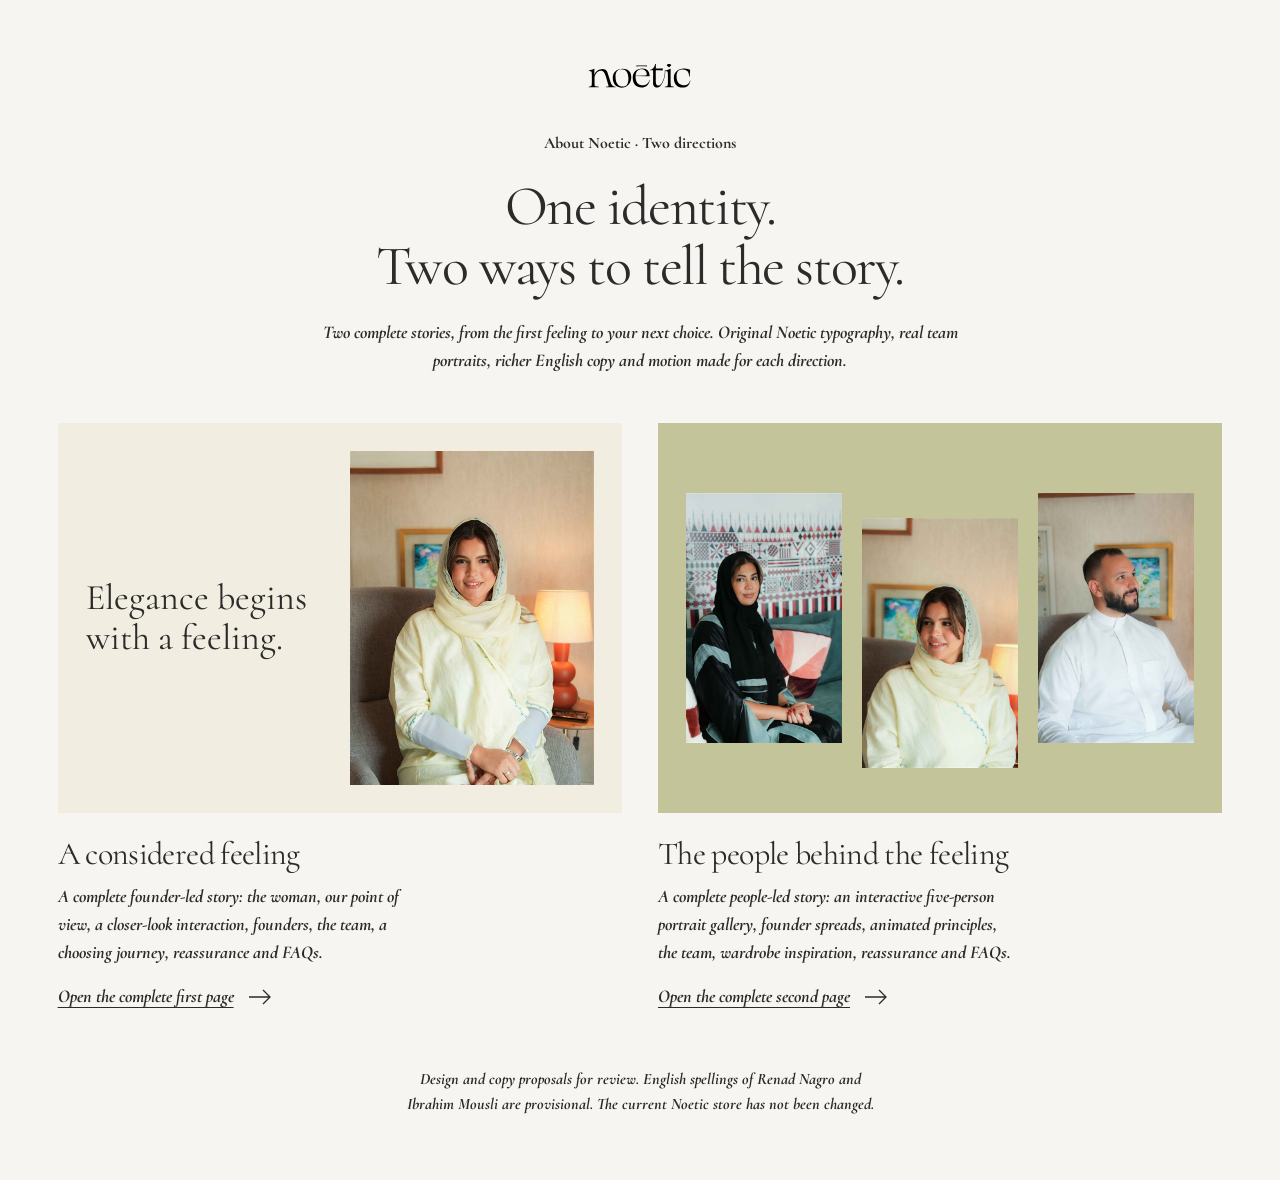
==== source/index.html @ 493ab383 "Build Noetic About Us previews and fix mobile profile navigation" ====
<!doctype html><html lang="en"><head><meta charset="utf-8"><meta name="viewport" content="width=device-width, initial-scale=1"><meta name="robots" content="noindex, nofollow"><title>Noetic — Two About Us directions</title><meta name="description" content="Two English About Us concepts for Noetic, using the original brand typography and team portraits."><link rel="stylesheet" href="styles.css"></head><body><main class="wrap chooser"><a class="brand" href="https://noetic.sa/en" aria-label="Noetic home"><img src="assets/logo.svg" alt="Noetic" width="104" height="65"></a><div class="chooser-intro"><span class="intro-label">About Noetic · Two directions</span><h1>One identity.<br>Two ways to tell the story.</h1><p>Two complete stories, from the first feeling to your next choice. Original Noetic typography, real team portraits, richer English copy and motion made for each direction.</p></div><div class="option-grid"><a class="option-card" href="option-1.html"><div class="option-image"><p>Elegance begins with a feeling.</p><img src="assets/DSC00420-480.jpg" alt="Renad Nagro, founder of Noetic" width="480" height="720"></div><h2>A considered feeling</h2><p>A complete founder-led story: the woman, our point of view, a closer-look interaction, founders, the team, a choosing journey, reassurance and FAQs.</p><span class="text-link">Open the complete first page <svg class="arrow" viewBox="0 0 24 18" fill="none" aria-hidden="true"><path d="M1 9h21m-7-7 7 7-7 7" stroke="currentColor" stroke-width="1.3"/></svg></span></a><a class="option-card" href="option-2.html"><div class="option-image people-thumb"><img src="assets/DSC00473-480.jpg" alt="Sara Nagro, Creative" width="480" height="720"><img src="assets/DSC00422-480.jpg" alt="Renad Nagro, Founder" width="480" height="720"><img src="assets/DSC00398-480.jpg" alt="Ibrahim Mousli, Co-founder" width="480" height="720"></div><h2>The people behind the feeling</h2><p>A complete people-led story: an interactive five-person portrait gallery, founder spreads, animated principles, the team, wardrobe inspiration, reassurance and FAQs.</p><span class="text-link">Open the complete second page <svg class="arrow" viewBox="0 0 24 18" fill="none" aria-hidden="true"><path d="M1 9h21m-7-7 7 7-7 7" stroke="currentColor" stroke-width="1.3"/></svg></span></a></div><p class="review-note">Design and copy proposals for review. English spellings of Renad Nagro and Ibrahim Mousli are provisional. The current Noetic store has not been changed.</p></main></body></html>
---- source/styles.css ----
@font-face{font-family:Cormorant;src:url('assets/cormorant-regular.woff2') format('woff2');font-weight:400;font-style:normal;font-display:swap}
@font-face{font-family:Cormorant;src:url('assets/cormorant-bold.woff2') format('woff2');font-weight:700;font-style:normal;font-display:swap}
@font-face{font-family:Cormorant;src:url('assets/cormorant-bold-italic.woff2') format('woff2');font-weight:700;font-style:italic;font-display:swap}
:root{--paper:#f7f5f1;--ink:#2a2b2a;--cream:#f2ede1;--olive:#c3c499;--line:#d6d3ca;--gutter:clamp(20px,4.5vw,64px);--measure:1260px;--body:18px;color-scheme:light}
*{box-sizing:border-box}html{scroll-behavior:smooth;scroll-padding-top:104px}body{margin:0;background:var(--paper);color:var(--ink);font:700 italic var(--body)/1.55 Cormorant,Georgia,serif}h1,h2,h3,p,figure{margin:0}h1,h2,h3{font-style:normal;font-weight:400;line-height:1.08;text-wrap:balance}h1{font-size:clamp(44px,5.4vw,72px);letter-spacing:-.025em}h2{font-size:clamp(32px,3.1vw,44px);letter-spacing:-.02em}h3{font-size:26px}p+p{margin-top:20px}a{color:inherit;text-underline-offset:5px;text-decoration-thickness:1px}a:hover{text-decoration-thickness:2px}button{font:inherit;color:inherit;cursor:pointer}a,button,summary{touch-action:manipulation}img{display:block;width:100%;height:auto}button,a,summary{-webkit-tap-highlight-color:transparent}button:focus-visible,a:focus-visible,summary:focus-visible{outline:2px solid var(--ink);outline-offset:5px}::selection{background:var(--olive);color:var(--ink)}:target{scroll-margin-top:104px}.wrap{max-width:calc(var(--measure) + var(--gutter)*2);margin-inline:auto;padding-inline:var(--gutter)}.section{padding-block:88px}.small{font-size:16px}.measure{max-width:62ch}.intro-label{font-style:normal;font-size:16px;display:block;margin-bottom:20px}.skip{position:fixed;left:16px;top:-100px;background:var(--ink);color:var(--paper);padding:12px 20px;z-index:100}.skip:focus{top:10px}.preview-bar{display:flex;align-items:center;justify-content:center;gap:16px;padding:7px 20px;background:var(--ink);color:var(--paper);font-size:14px;font-style:normal;min-height:36px}.preview-bar a{display:inline-flex;align-items:center;min-height:26px}.site-header{background:var(--paper);position:sticky;top:0;z-index:10;border-bottom:1px solid var(--line)}.header-inner{height:84px;display:flex;align-items:center;justify-content:space-between;gap:24px}.brand{width:104px;height:32px;overflow:hidden;display:block;flex-shrink:0}.brand img{width:104px;height:auto;filter:brightness(0);transform:translateY(-1px)}.main-nav{display:flex;gap:30px;align-items:center;font-style:normal;font-size:18px}.main-nav a{display:inline-flex;align-items:center;min-height:44px;text-decoration:none}.main-nav a:hover,.main-nav a[aria-current]{text-decoration:underline}.header-shop{font-style:normal;font-size:18px}.button{display:inline-flex;align-items:center;justify-content:center;background:var(--ink);color:var(--paper);border:2px solid var(--ink);border-radius:28px;padding:10px 28px;min-height:48px;text-decoration:none;font-size:18px;font-style:normal;font-weight:700;width:fit-content}.button:hover{background:#525352;border-color:#525352;text-decoration:none}.text-link{display:inline-flex;align-items:center;gap:14px;min-height:44px}.arrow{width:24px;height:18px;flex-shrink:0}.actions{display:flex;flex-wrap:wrap;gap:12px 24px;align-items:center;margin-top:26px}.muted{color:#58594e}.cream{background:var(--cream)}.olive{background:var(--olive)}.portrait{object-fit:cover;object-position:50% 37%}.photo-note{font-size:16px;font-style:normal;margin-top:10px}.photo-note span{font-style:italic;margin-left:10px}.section-heading{display:flex;justify-content:space-between;align-items:end;gap:36px;margin-bottom:36px}.section-heading p{max-width:41ch}.statement{max-width:880px;text-align:center;margin:auto}.statement h2{font-size:clamp(32px,3.2vw,44px)}.statement p{max-width:65ch;margin:24px auto 0}.footer{padding-block:40px;background:var(--ink);color:var(--paper)}.footer-row{display:flex;align-items:center;justify-content:space-between;gap:30px;flex-wrap:wrap}.footer .brand img{filter:none}.footer nav{display:flex;gap:28px;font-size:16px}.footer nav a{min-height:44px;display:inline-flex;align-items:center}.footer .legal{margin-top:26px;font-size:14px}.footer :focus-visible{outline-color:var(--paper)}
/* Option one: a founder-led story. */
.story-hero{display:grid;grid-template-columns:1fr 1fr;gap:8%;padding-top:48px;padding-bottom:64px;align-items:center}.hero-copy{padding-block:30px}.hero-copy h1{max-width:9ch}.hero-copy>p{max-width:41ch;margin-top:24px}.hero-portrait{position:relative;padding-left:9%}.hero-portrait .main-photo{height:590px;object-fit:cover;object-position:50% 32%}.hero-portrait .detail-inset{position:absolute;width:32%;height:205px;left:-4%;bottom:42px;border:8px solid var(--paper);object-fit:cover;object-position:47% 51%}.hero-portrait .photo-note{padding-left:4px}.identity-line{display:flex;justify-content:space-between;gap:20px;padding-top:24px;border-top:1px solid var(--line);font-style:normal;font-size:21px}.point-view{display:grid;grid-template-columns:1fr 1.12fr;gap:10%;align-items:center}.fashion-pair{display:grid;grid-template-columns:1.25fr 1fr;align-items:center;gap:20px}.fashion-pair img:first-child{height:490px;object-fit:cover}.fashion-pair img:last-child{height:315px;object-fit:cover;object-position:45% 45%}.point-copy h2{max-width:13ch}.point-copy p{margin-top:24px}.principles{display:grid;grid-template-columns:repeat(3,1fr);gap:48px;margin-top:58px}.principles h3{margin-bottom:14px}.founders-grid{display:grid;grid-template-columns:1fr 1fr;gap:9%}.founders-grid figure:nth-child(2){padding-top:84px}.founders-grid .portrait{height:520px}.founder-caption{margin-top:20px;display:flex;align-items:baseline;justify-content:space-between;gap:12px}.founder-caption h3{font-size:30px}.founder-caption p{font-size:17px}.brand-thought{font-size:clamp(32px,4vw,52px);text-align:center;max-width:24ch;margin:64px auto 0;font-weight:400;font-style:normal;line-height:1.15}.team-grid{display:grid;grid-template-columns:repeat(3,1fr);gap:28px}.team-grid img{height:390px;object-fit:cover;object-position:50% 34%}.team-grid h3{margin-top:20px}.team-grid .role{font-size:17px;margin-top:4px}.team-grid .role-note{font-size:17px;font-style:normal;font-weight:400;margin-top:14px;max-width:34ch}.faq-section{display:grid;grid-template-columns:1fr 1.35fr;gap:10%}.faq-section h2{max-width:12ch}.faq-section .intro-copy{margin-top:20px;max-width:33ch}.faq-list details{border-bottom:1px solid var(--line)}.faq-list details:first-child{border-top:1px solid var(--line)}summary{list-style:none;position:relative;min-height:68px;padding:20px 36px 20px 0;font-size:22px;font-style:normal;font-weight:400;cursor:pointer}summary::-webkit-details-marker{display:none}summary::after{content:'+';position:absolute;right:4px;top:16px;font-size:28px}details[open]>summary::after{content:'−'}.faq-list details p{font-size:18px;padding:0 30px 24px 0;max-width:60ch}.closing{display:grid;grid-template-columns:1.05fr 1fr;min-height:470px}.closing img{height:470px;object-fit:cover;object-position:50% 40%}.closing-copy{align-self:center;padding:48px clamp(24px,6vw,90px)}.closing-copy h2{max-width:13ch}.closing-copy p{margin-top:22px;max-width:36ch}
/* Option two: the people lead the page. */
.people-hero{padding-top:45px;padding-bottom:52px}.people-title{text-align:center;max-width:840px;margin:auto}.people-title .intro-label{margin-bottom:16px}.people-title h1{font-size:clamp(42px,4.6vw,64px);max-width:18ch;margin:auto}.people-title>p{max-width:60ch;margin:20px auto 0}.portrait-ribbon{display:grid;grid-template-columns:repeat(5,minmax(0,1fr));gap:20px;margin-top:44px}.portrait-ribbon figure:nth-child(even){padding-top:44px}.portrait-ribbon img{aspect-ratio:3/4;object-fit:cover;object-position:50% 37%}.portrait-ribbon figure:nth-child(3) img{object-position:50% 43%}.portrait-ribbon figcaption{padding-top:12px;font-size:20px;font-weight:400;font-style:normal;line-height:1.2}.portrait-ribbon figcaption span{display:block;font-size:16px;font-style:italic;font-weight:700;margin-top:5px}.ribbon-bottom{display:flex;justify-content:center;margin-top:22px}.people-intro{display:grid;grid-template-columns:1fr 1fr;gap:11%;align-items:center}.people-intro h2{font-size:clamp(34px,3.8vw,52px);max-width:15ch}.people-intro p{max-width:56ch}.people-founder{display:grid;grid-template-columns:1fr 1fr;gap:10%;align-items:center}.people-founder .portrait{height:560px}.people-founder h2{font-size:46px;margin-top:6px}.people-founder .founder-role{font-style:normal;font-size:20px;margin-top:8px}.people-founder .founder-body{margin-top:28px;max-width:45ch}.people-founder .mini-photo{width:154px;height:182px;object-fit:cover;margin-top:32px}.people-founder.reverse .portrait-block{order:2}.people-founder.reverse .founder-body{max-width:43ch}.brand-tabs{display:grid;grid-template-columns:1fr 1.1fr;gap:10%;align-items:start;margin-top:38px}.tab-list{display:flex;gap:24px;border-bottom:1px solid #aaa988;margin-bottom:25px}.tab-list button{padding:12px 0;font-size:24px;font-style:normal;font-weight:400;border:0;background:transparent;position:relative;min-height:52px}.tab-list button[aria-selected=true]::after{position:absolute;content:'';height:2px;background:var(--ink);inset:auto 0 -1px}.tab-panel h3{font-size:32px;margin-bottom:20px}.tab-panel p{max-width:48ch}.tab-panel .text-link{margin-top:20px}.tab-photo{height:450px;object-fit:cover;object-position:50% 31%}.people-work{display:grid;grid-template-columns:1fr 1fr;gap:8%;align-items:start}.people-work>.work-image{height:610px;object-fit:cover;object-position:50% 39%}.work-list{margin-top:28px}.work-list article{padding:22px 0;border-top:1px solid var(--line)}.work-list h3{font-size:26px}.work-list .role{font-size:17px;margin-top:3px}.work-list .description{font-size:18px;margin-top:14px;max-width:42ch}.small-portrait{float:right;width:72px;height:88px;object-fit:cover;margin-left:16px}.wardrobe{display:grid;grid-template-columns:repeat(3,1fr);gap:28px;margin-top:34px}.wardrobe a{text-decoration:none;display:block}.wardrobe img{height:360px;object-fit:cover;object-position:50% 30%}.wardrobe h3{font-size:28px;margin-top:18px;display:flex;justify-content:space-between;align-items:center}.wardrobe a:hover h3{text-decoration:underline;text-underline-offset:5px}.wardrobe p{font-size:17px;margin-top:8px}.quiet-help{text-align:center;padding-block:70px}.quiet-help h2{font-size:38px}.quiet-help p{max-width:56ch;margin:20px auto}.quiet-help .actions{justify-content:center}
/* The local comparison entrance. */
.chooser{padding-block:64px}.chooser .chooser-intro{max-width:680px;text-align:center;margin:auto}.chooser h1{font-size:56px}.chooser-intro p{margin-top:22px}.option-grid{display:grid;grid-template-columns:1fr 1fr;gap:36px;margin-top:48px}.option-card{display:block;text-decoration:none}.option-image{height:390px;position:relative;overflow:hidden;background:var(--cream);display:grid;grid-template-columns:1fr 1fr;padding:28px;gap:20px}.option-image p{font-style:normal;font-weight:400;font-size:36px;line-height:1.1;align-self:center}.option-image>img{height:334px;object-fit:cover;object-position:50% 33%}.option-image.people-thumb{background:var(--olive);grid-template-columns:repeat(3,1fr);align-items:center}.people-thumb>img{height:250px}.people-thumb>img:nth-child(2){transform:translateY(25px)}.option-card h2{font-size:32px;margin-top:24px}.option-card>p{margin-top:12px;max-width:45ch}.option-card .text-link{margin-top:8px;text-decoration:underline}.review-note{text-align:center;font-size:16px;max-width:70ch;margin:48px auto 0}.chooser .brand{margin:0 auto 40px}
@media(min-width:1600px){.story-hero{gap:10%}.hero-portrait .main-photo{height:640px}}
@media(max-width:1000px){.main-nav{gap:20px}.hero-portrait .main-photo{height:530px}.hero-portrait .detail-inset{height:170px;width:36%}.story-hero{gap:5%}.section{padding-block:64px}.point-view{gap:6%}.fashion-pair{gap:12px}.fashion-pair img:first-child{height:390px}.fashion-pair img:last-child{height:260px}.founders-grid .portrait{height:430px}.team-grid img{height:310px}.principles{gap:28px}.portrait-ribbon{gap:12px}.portrait-ribbon figcaption{font-size:18px}.people-founder .portrait{height:480px}.people-work>.work-image{height:550px}.tab-list{gap:16px}.tab-list button{font-size:22px}}
@media(max-width:700px){:root{--gutter:20px}html{scroll-padding-top:88px}.header-inner{height:72px;gap:16px}.brand{width:88px;height:29px}.brand img{width:88px}.main-nav{gap:16px;font-size:16px}.main-nav .desktop-nav{display:none}.header-shop{font-size:16px}.preview-bar{font-size:13px;gap:12px}.story-hero{padding-top:28px;padding-bottom:36px;grid-template-columns:1fr;gap:28px}.hero-copy{padding:8px 0 0}.hero-copy h1{font-size:50px;max-width:12ch}.hero-copy>p{margin-top:18px;max-width:43ch}.intro-label{margin-bottom:14px}.hero-portrait{padding-left:8%;padding-right:3%}.hero-portrait .main-photo{height:450px;object-position:50% 31%}.hero-portrait .detail-inset{height:160px;left:0;bottom:40px;width:29%;border-width:5px}.identity-line{font-size:17px;gap:8px;padding-top:20px}.section{padding-block:52px}.statement h2{font-size:34px}.point-view{grid-template-columns:1fr;gap:32px}.fashion-pair{max-width:540px}.fashion-pair img:first-child{height:360px}.fashion-pair img:last-child{height:260px}.point-copy h2{max-width:17ch}.point-copy p{margin-top:18px}.principles{grid-template-columns:1fr;gap:28px;margin-top:36px}.principles article{max-width:54ch}.principles h3{margin-bottom:10px}.section-heading{display:block;margin-bottom:28px}.section-heading p{margin-top:18px;max-width:55ch}.founders-grid{gap:22px}.founders-grid figure:nth-child(2){padding-top:48px}.founders-grid .portrait{height:290px}.founder-caption{display:block;margin-top:14px}.founder-caption h3{font-size:25px}.founder-caption p{font-size:16px;margin-top:6px}.brand-thought{font-size:34px;margin-top:40px}.team-grid{grid-template-columns:1fr;gap:36px}.team-grid figure{display:grid;grid-template-columns:1fr 1fr;gap:20px;align-items:center}.team-grid img{height:260px}.team-grid h3{font-size:28px;margin-top:0}.team-grid .role-note{font-size:17px}.faq-section{grid-template-columns:1fr;gap:32px}.faq-section h2{max-width:none}.faq-section .intro-copy{max-width:50ch}.closing{grid-template-columns:1fr}.closing img{height:400px}.closing-copy{padding:40px 24px}.closing-copy h2{max-width:18ch}.people-hero{padding-top:32px;padding-bottom:38px}.people-title h1{font-size:44px;max-width:15ch}.people-title>p{max-width:36ch}.portrait-ribbon{grid-template-columns:repeat(6,minmax(0,1fr));gap:22px 14px;margin-top:30px}.portrait-ribbon figure{grid-column:span 2}.portrait-ribbon figure:first-child{grid-column:1/4;padding-left:12%}.portrait-ribbon figure:nth-child(2){grid-column:4/7;padding-right:12%;padding-top:25px}.portrait-ribbon figure:nth-child(even){padding-top:0}.portrait-ribbon figure:nth-child(2){padding-top:25px}.portrait-ribbon figure:nth-child(4){padding-top:20px}.portrait-ribbon figcaption{font-size:20px}.portrait-ribbon figure:nth-child(n+3) figcaption{font-size:17px}.portrait-ribbon figcaption span{font-size:15px}.ribbon-bottom{margin-top:26px}.people-intro{grid-template-columns:1fr;gap:24px}.people-intro h2{font-size:38px;max-width:16ch}.people-founder{grid-template-columns:1fr;gap:28px}.people-founder .portrait{height:440px;object-position:50% 31%}.people-founder h2{font-size:40px}.people-founder .founder-body{margin-top:22px;max-width:60ch}.people-founder.reverse .portrait-block{order:0}.people-founder .mini-photo{display:none}.brand-tabs{grid-template-columns:1fr;gap:30px;margin-top:24px}.tab-list{gap:24px;margin-bottom:24px}.tab-list button{font-size:24px}.tab-photo{height:380px;max-width:520px}.people-work{grid-template-columns:1fr;gap:32px}.people-work>.work-image{height:400px;object-position:50% 34%}.work-list .description{max-width:54ch}.wardrobe{gap:14px;grid-template-columns:1fr 1fr}.wardrobe a:last-child{grid-column:1/3;display:grid;grid-template-columns:1fr 1fr;gap:20px;align-items:center}.wardrobe img{height:275px}.wardrobe a:last-child img{height:260px}.wardrobe h3{font-size:25px}.wardrobe h3 .arrow{width:19px}.wardrobe p{font-size:17px}.quiet-help{padding-block:52px}.quiet-help h2{font-size:34px}.footer-row{align-items:start;gap:20px}.footer nav{gap:16px;flex-wrap:wrap}.option-grid{grid-template-columns:1fr;gap:42px}.chooser{padding-block:40px}.chooser h1{font-size:42px}.option-image{height:320px;padding:20px}.option-image>img{height:280px}.option-image.people-thumb>img{height:230px}.option-image p{font-size:30px}}
@media(max-width:370px){.main-nav{gap:10px}.header-inner{gap:10px}.header-shop{font-size:15px}.hero-copy h1{font-size:44px}.hero-portrait .main-photo{height:390px}.hero-portrait .detail-inset{height:145px}.identity-line{font-size:16px}.founders-grid{gap:16px}.founders-grid .portrait{height:245px}.founder-caption h3{font-size:22px}.team-grid figure{grid-template-columns:1fr}.team-grid img{height:340px}.tab-list{gap:20px}.tab-list button{font-size:22px}.portrait-ribbon figcaption{font-size:18px}.portrait-ribbon figure:nth-child(n+3) figcaption{font-size:16px}.portrait-ribbon figcaption span{font-size:14px}.wardrobe img{height:235px}.wardrobe h3{font-size:23px}.wardrobe a:last-child img{height:240px}}
@media(prefers-reduced-motion:reduce){html{scroll-behavior:auto}*,*::before,*::after{animation:none!important;transition:none!important}}

/* Final responsive refinements, preserving the live logo artwork. */
.brand{height:27px}.hero-copy>p{max-width:46ch}.tab-list{display:none}.js-tabs .tab-list{display:flex}.tab-panel:focus-visible{outline:2px solid var(--ink);outline-offset:6px}@media(max-width:700px){.brand{height:23px}.preview-bar .variant-name,.shop-brand{display:none}.header-inner{gap:20px}.main-nav{gap:20px}.header-shop{white-space:nowrap}.preview-bar{min-height:38px}}
html{scroll-behavior:auto;scroll-padding-top:96px}:target{scroll-margin-top:0}.founder-body h3{margin-bottom:18px}.tab-panel[hidden]{display:none}@media(max-width:700px){html{scroll-padding-top:84px}}
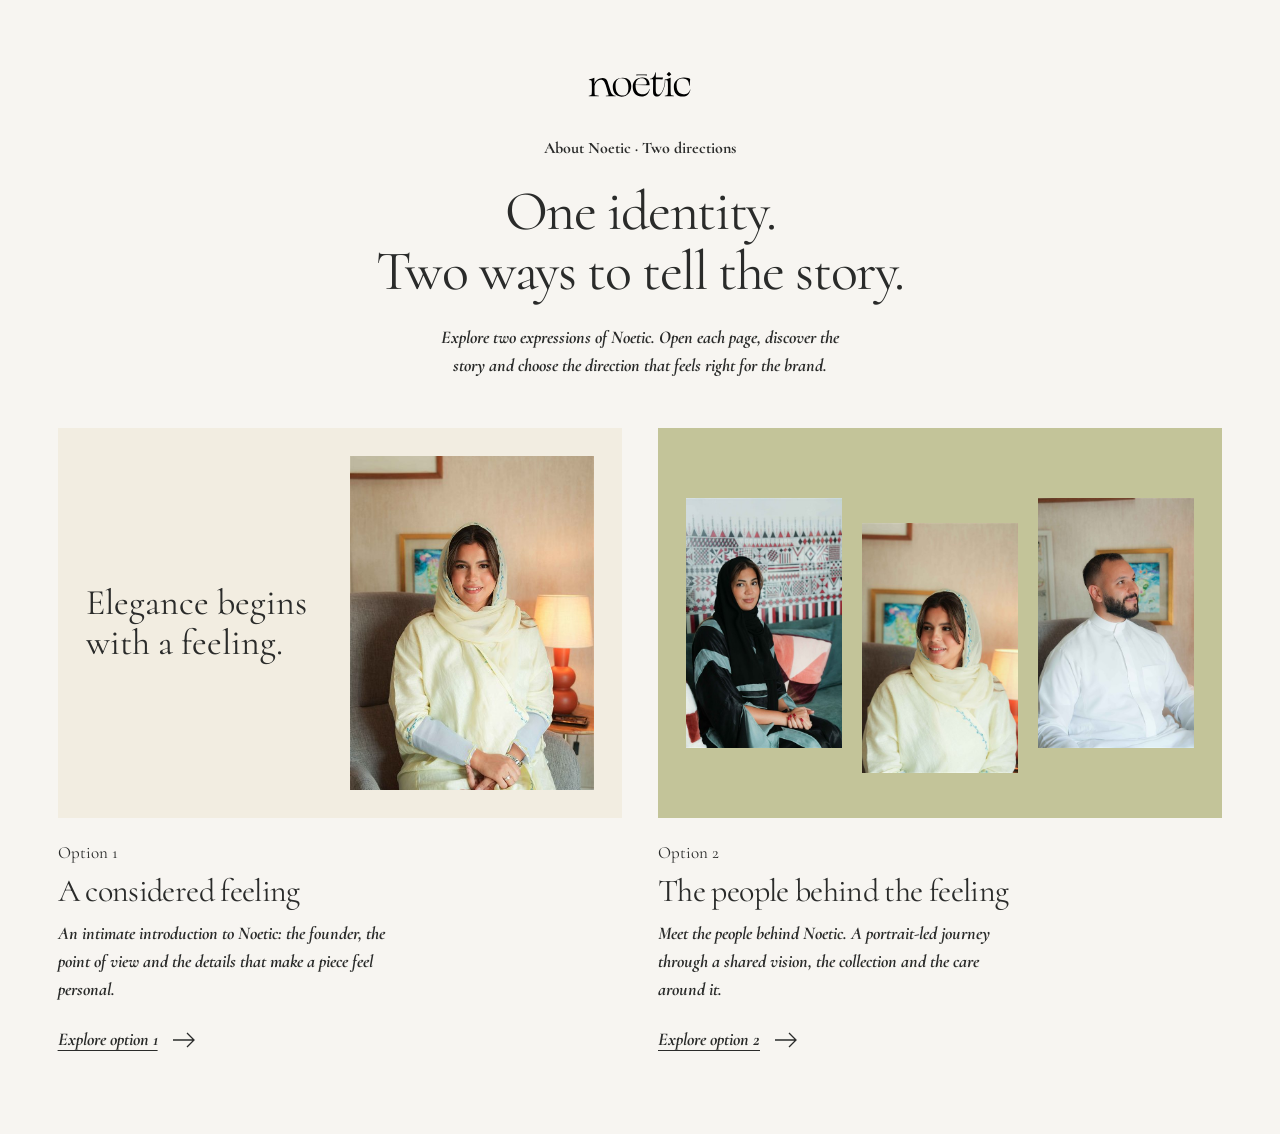
==== commit c788342a: "Polish both mobile customer presentation options" ====
--- a/source/index.html
+++ b/source/index.html
@@ -1 +1 @@
-<!doctype html><html lang="en"><head><meta charset="utf-8"><meta name="viewport" content="width=device-width, initial-scale=1"><meta name="robots" content="noindex, nofollow"><title>Noetic — Two About Us directions</title><meta name="description" content="Two English About Us concepts for Noetic, using the original brand typography and team portraits."><link rel="stylesheet" href="styles.css"></head><body><main class="wrap chooser"><a class="brand" href="https://noetic.sa/en" aria-label="Noetic home"><img src="assets/logo.svg" alt="Noetic" width="104" height="65"></a><div class="chooser-intro"><span class="intro-label">About Noetic · Two directions</span><h1>One identity.<br>Two ways to tell the story.</h1><p>Two complete stories, from the first feeling to your next choice. Original Noetic typography, real team portraits, richer English copy and motion made for each direction.</p></div><div class="option-grid"><a class="option-card" href="option-1.html"><div class="option-image"><p>Elegance begins with a feeling.</p><img src="assets/DSC00420-480.jpg" alt="Renad Nagro, founder of Noetic" width="480" height="720"></div><h2>A considered feeling</h2><p>A complete founder-led story: the woman, our point of view, a closer-look interaction, founders, the team, a choosing journey, reassurance and FAQs.</p><span class="text-link">Open the complete first page <svg class="arrow" viewBox="0 0 24 18" fill="none" aria-hidden="true"><path d="M1 9h21m-7-7 7 7-7 7" stroke="currentColor" stroke-width="1.3"/></svg></span></a><a class="option-card" href="option-2.html"><div class="option-image people-thumb"><img src="assets/DSC00473-480.jpg" alt="Sara Nagro, Creative" width="480" height="720"><img src="assets/DSC00422-480.jpg" alt="Renad Nagro, Founder" width="480" height="720"><img src="assets/DSC00398-480.jpg" alt="Ibrahim Mousli, Co-founder" width="480" height="720"></div><h2>The people behind the feeling</h2><p>A complete people-led story: an interactive five-person portrait gallery, founder spreads, animated principles, the team, wardrobe inspiration, reassurance and FAQs.</p><span class="text-link">Open the complete second page <svg class="arrow" viewBox="0 0 24 18" fill="none" aria-hidden="true"><path d="M1 9h21m-7-7 7 7-7 7" stroke="currentColor" stroke-width="1.3"/></svg></span></a></div><p class="review-note">Design and copy proposals for review. English spellings of Renad Nagro and Ibrahim Mousli are provisional. The current Noetic store has not been changed.</p></main></body></html>
+<!doctype html><html lang="en"><head><meta charset="utf-8"><meta name="viewport" content="width=device-width, initial-scale=1"><meta name="robots" content="noindex, nofollow"><title>Noetic — Two About Us directions</title><meta name="description" content="Two English About Us concepts for Noetic, using the original brand typography and team portraits."><link rel="stylesheet" href="styles.css"><link rel="stylesheet" href="presentation.css"></head><body><main class="wrap chooser"><a class="brand" href="https://noetic.sa/en" aria-label="Noetic home"><img src="assets/logo.svg" alt="Noetic" width="104" height="65"></a><div class="chooser-intro"><span class="intro-label">About Noetic · Two directions</span><h1>One identity.<br>Two ways to tell the story.</h1><p>Explore two expressions of Noetic. Open each page, discover the story and choose the direction that feels right for the brand.</p></div><div class="option-grid"><a class="option-card" href="option-1.html"><div class="option-image"><p>Elegance begins with a feeling.</p><img src="assets/DSC00420-480.jpg" alt="Renad Nagro, founder of Noetic" width="480" height="720"></div><span class="option-number">Option 1</span><h2>A considered feeling</h2><p>An intimate introduction to Noetic: the founder, the point of view and the details that make a piece feel personal.</p><span class="text-link">Explore option 1 <svg class="arrow" viewBox="0 0 24 18" fill="none" aria-hidden="true"><path d="M1 9h21m-7-7 7 7-7 7" stroke="currentColor" stroke-width="1.3"/></svg></span></a><a class="option-card" href="option-2.html"><div class="option-image people-thumb"><img src="assets/DSC00473-480.jpg" alt="Sara Nagro, Creative" width="480" height="720"><img src="assets/DSC00422-480.jpg" alt="Renad Nagro, Founder" width="480" height="720"><img src="assets/DSC00398-480.jpg" alt="Ibrahim Mousli, Co-founder" width="480" height="720"></div><span class="option-number">Option 2</span><h2>The people behind the feeling</h2><p>Meet the people behind Noetic. A portrait-led journey through a shared vision, the collection and the care around it.</p><span class="text-link">Explore option 2 <svg class="arrow" viewBox="0 0 24 18" fill="none" aria-hidden="true"><path d="M1 9h21m-7-7 7 7-7 7" stroke="currentColor" stroke-width="1.3"/></svg></span></a></div></main></body></html>
--- a/source/presentation.css
+++ b/source/presentation.css
@@ -0,0 +1,39 @@
+/* Customer presentation: retain Noetic's two complete visual directions. */
+.preview-bar{background:var(--cream);color:var(--ink);font-size:16px;gap:24px;min-height:48px;padding:0 20px;border-bottom:1px solid var(--line)}
+.preview-bar>a,.preview-bar>span,.preview-bar .motion-toggle{display:inline-flex;justify-content:center;align-items:center;min-width:44px;min-height:44px;font:400 16px/1.2 Cormorant,Georgia,serif}
+.preview-bar>span{border-bottom:1px solid var(--ink)}
+.preview-bar .motion-toggle{padding:0 4px}
+.preview-bar .motion-toggle[hidden]{display:none}
+.preview-bar .motion-toggle:focus-visible{outline-color:var(--ink)}
+.presentation-next{display:flex;flex-wrap:wrap;align-items:center;gap:12px 32px;border-top:1px solid var(--line);margin-top:28px;padding-top:16px;font-style:normal;font-size:18px}
+.presentation-next a{display:inline-flex;align-items:center;gap:12px;min-height:44px}
+.option-number{display:block;font-style:normal;font-weight:400;font-size:17px;margin-top:22px}
+.option-card h2{margin-top:8px}
+.option-card .text-link{min-height:44px;margin-top:14px}
+.option-card:focus-visible{outline:2px solid var(--ink);outline-offset:8px}
+.chooser{padding-bottom:72px}
+.chooser-intro>p{max-width:51ch;margin-inline:auto}
+.chooser .brand{height:44px;margin-bottom:28px}
+.chooser .brand img{clip-path:inset(0 0 calc(100% - 27px) 0);transform:translateY(8px)}
+@media(max-width:700px){
+  .preview-bar{gap:20px;padding-inline:20px;min-height:48px}
+  .chooser{padding-block:32px 56px}
+  .chooser h1{font-size:42px;max-width:14ch;margin-inline:auto}
+  .chooser-intro>p{margin-top:18px}
+  .option-grid{margin-top:36px;gap:44px}
+  .option-card h2{font-size:32px}
+  .option-image{height:300px;gap:16px}
+  .option-image>img{height:260px}
+  .option-image.people-thumb{gap:12px}
+  .option-image.people-thumb>img{height:216px}
+  .presentation-next{gap:12px 28px}
+}
+@media(max-width:370px){
+  .preview-bar{gap:12px}
+  .chooser h1{font-size:38px}
+  .option-image{height:270px;padding:16px;gap:12px}
+  .option-image>img{height:238px}
+  .option-image p{font-size:27px}
+  .option-image.people-thumb{gap:10px}
+  .option-image.people-thumb>img{height:194px}
+}
